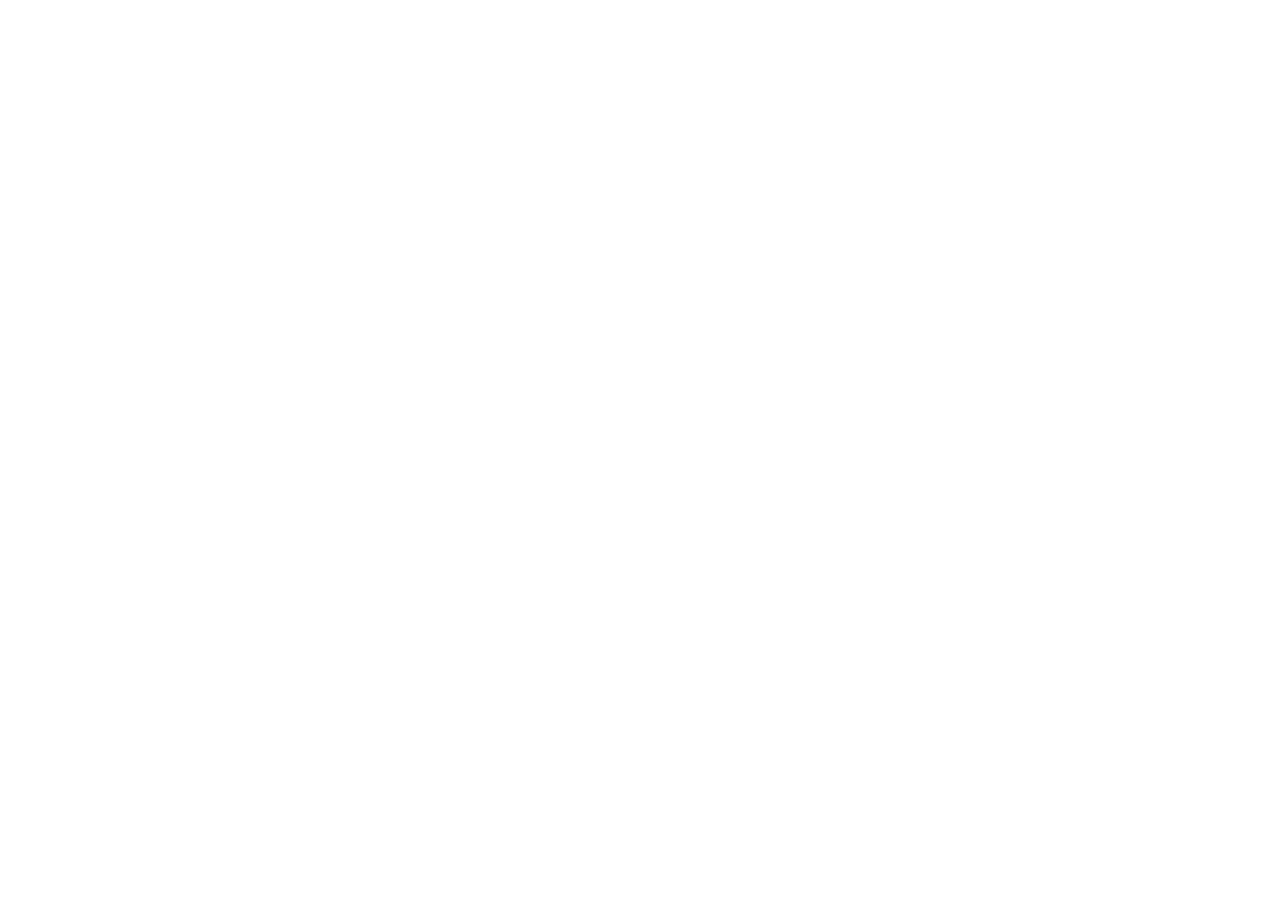
==== Game_shop/index.html @ 909a2538 "Commit" ====
<!DOCTYPE html>
<html lang="en">
  <head>
    <meta charset="UTF-8" />
    <meta http-equiv="X-UA-Compatible" content="IE=edge" />
    <meta name="viewport" content="width=device-width, initial-scale=1.0" />
    <title>Game-Shop</title>
    <link rel="stylesheet" href="./scss/style.css" />
  </head>
  <body>
    <section class="hero">
      <div class="container"></div>
    </section>
  </body>
</html>
---- Game_shop/scss/style.css ----
/*# sourceMappingURL=style.css.map */
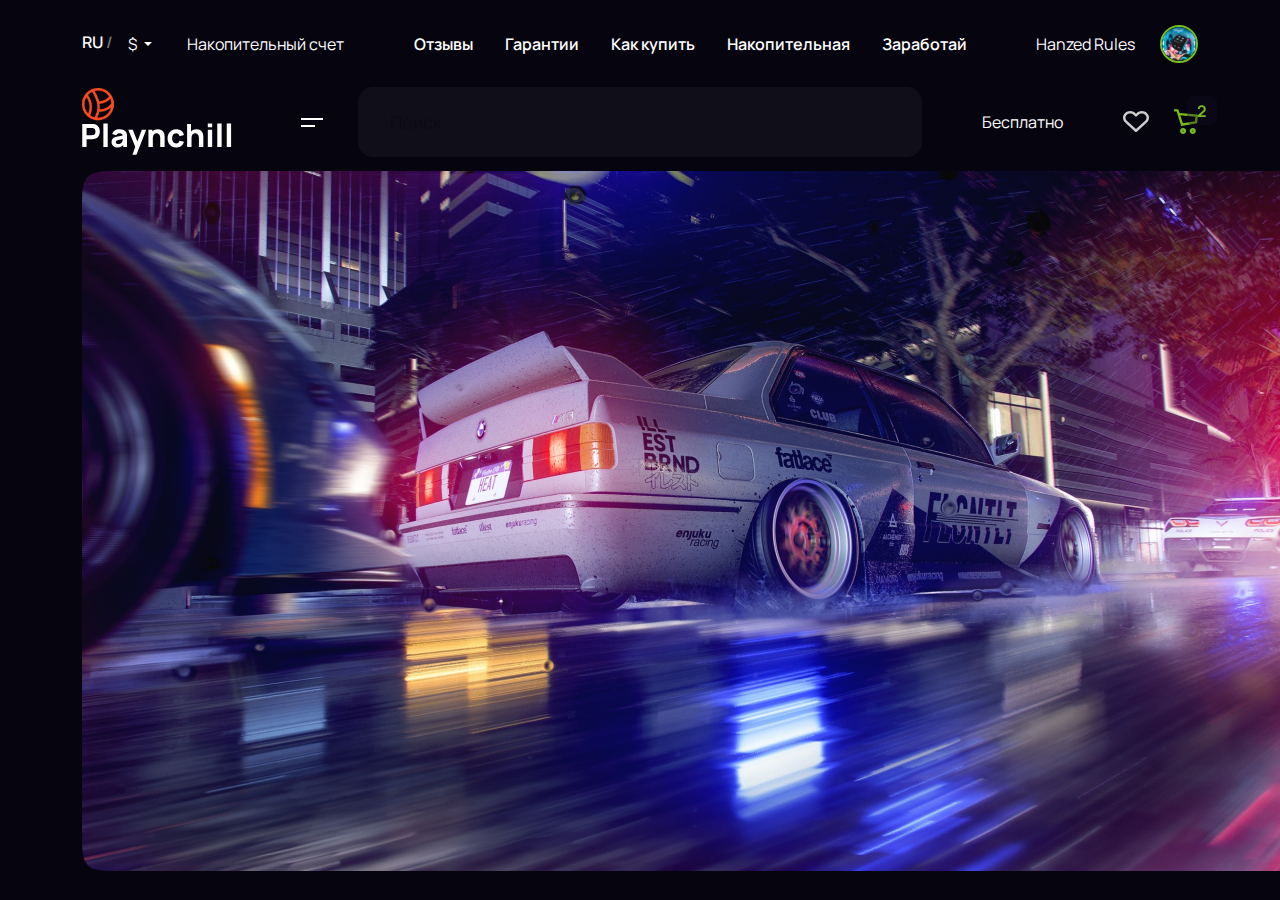
==== commit 4e62a48f: "second commit" ====
--- a/Game_shop/index.html
+++ b/Game_shop/index.html
@@ -5,11 +5,111 @@
     <meta http-equiv="X-UA-Compatible" content="IE=edge" />
     <meta name="viewport" content="width=device-width, initial-scale=1.0" />
     <title>Game-Shop</title>
+    <link rel="preconnect" href="https://fonts.googleapis.com" />
+    <link rel="preconnect" href="https://fonts.gstatic.com" crossorigin />
+    <link
+      href="https://fonts.googleapis.com/css2?family=Manrope:wght@200..800&family=Roboto&display=swap"
+      rel="stylesheet"
+    />
+    <link rel="stylesheet" href="	https://cdn.jsdelivr.net/npm/bootstrap@5.3.3/dist/css/bootstrap.min.css">
     <link rel="stylesheet" href="./scss/style.css" />
   </head>
   <body>
+    <header class="header">
+      <div class="container">
+        <div class="header__top">
+          <div class="header__scores">
+            <div class="header__lang-but">
+              <span class="header__leng">RU</span>
+              <span style="color:#747474;" class="header__leng">/</span>
+              
+              
+              <div class="btn-group">
+                <button type="button" class="btn btn-danger dropdown-toggle" data-bs-toggle="dropdown" aria-expanded="false">
+                  $
+                </button>
+                <ul class="dropdown-menu">
+                  <li><a class="dropdown-item" href="#">Русский (RU)</a></li>
+                  <li><a class="dropdown-item" href="#">English (EN)</a></li>
+                  
+                  <li><hr class="dropdown-divider"></li>
+                  <ul class="currency">
+                    <li class="currency__link">
+                      <a class="currency__li" href="#">$</a>
+                    </li>
+                    <li class="currency__link">
+                      <a class="currency__li" href="#">€</a>
+                    </li>
+                    <li class="currency__link">
+                      <a class="currency__li" href="#">₽</a>
+                    </li>
+                  </ul>
+                  
+                </ul>
+              </div>
+            </div>
+           
+            <span class="header__score-txt">Накопительный счет</span>
+          </div>
+          <nav class="header__nav nav">
+            <ul class="nav__list">
+              <li class="nav__item">
+                <a class="nav__link" href="#">Отзывы</a>
+              </li>
+              <li class="nav__item">
+                <a class="nav__link" href="#">Гарантии</a>
+              </li>
+              <li class="nav__item">
+                <a class="nav__link" href="#">Как купить</a>
+              </li>
+              <li class="nav__item">
+                <a class="nav__link" href="#">Накопительная</a>
+              </li>
+              <li class="nav__item">
+                <a class="nav__link" href="#">Заработай</a>
+              </li>
+            </ul>
+          </nav>
+          <div class="header__avatar">
+            <span class="header__name">Hanzed Rules</span>
+            <img  class="header__img" src="./img/ava.svg" alt="" />
+          </div>
+        </div>
+        <div class="header__bottom">
+          <div class="header__logo logo">
+            <a class="logo__link" href="./index.html">
+              <img
+                class="logo__image"
+                src="./img/icons/logo.svg"
+                alt="MovieDB"
+              />
+              <img class="logo__name" src="./img/icons/logo-name.svg" alt="" />
+            </a>
+          </div>
+          <img class="header__lines" src="./img/icons/lines.svg" alt="" />
+          <div class="header__searchbar searchbar">
+            <input class="searchbar__input" placeholder="Поиск" type="text" />
+            <img class="header__icon" src="./img/icons/search.svg" alt="">
+          </div>
+          <a class="header__free" href="#"><span >Бесплатно</span></a>
+          <a href="#"><img  class="header__heart" src="./img/icons/heart.svg" alt="" /></a>
+          
+          <div class="header__basket-2 basket-2">
+            <a href="#">
+              <img class="basket-2__basket" src="./img/icons/basket.svg" alt="">
+              <img class="basket-2__2-bg" src="./img/icons/2-bg.svg" alt="">
+            </a>
+          </div>
+        </div>
+      </div>
+    </header>
+
     <section class="hero">
-      <div class="container"></div>
+      <div class="container">
+        <img src="./img/car-bmw-m3.png" alt="" />
+      </div>
     </section>
+
+    <script src="https://cdn.jsdelivr.net/npm/bootstrap@5.0.2/dist/js/bootstrap.bundle.min.js" integrity="sha384-MrcW6ZMFYlzcLA8Nl+NtUVF0sA7MsXsP1UyJoMp4YLEuNSfAP+JcXn/tWtIaxVXM" crossorigin="anonymous"></script>
   </body>
 </html>
--- a/Game_shop/scss/style.css
+++ b/Game_shop/scss/style.css
@@ -1 +1,291 @@
-/*# sourceMappingURL=style.css.map */+/* http://meyerweb.com/eric/tools/css/reset/ 
+   v2.0 | 20110126
+   License: none (public domain)
+*/
+html,
+body,
+div,
+span,
+applet,
+object,
+iframe,
+h1,
+h2,
+h3,
+h4,
+h5,
+h6,
+p,
+blockquote,
+pre,
+a,
+abbr,
+acronym,
+address,
+big,
+cite,
+code,
+del,
+dfn,
+em,
+img,
+ins,
+kbd,
+q,
+s,
+samp,
+small,
+strike,
+strong,
+sub,
+sup,
+tt,
+var,
+b,
+u,
+i,
+center,
+dl,
+dt,
+dd,
+ol,
+ul,
+li,
+fieldset,
+form,
+label,
+legend,
+table,
+caption,
+tbody,
+tfoot,
+thead,
+tr,
+th,
+td,
+article,
+aside,
+canvas,
+details,
+embed,
+figure,
+figcaption,
+footer,
+header,
+hgroup,
+menu,
+nav,
+output,
+ruby,
+section,
+summary,
+time,
+mark,
+audio,
+video {
+  margin: 0;
+  padding: 0;
+  border: 0;
+  font-size: 100%;
+  font: inherit;
+  vertical-align: baseline;
+}
+
+/* HTML5 display-role reset for older browsers */
+article,
+aside,
+details,
+figcaption,
+figure,
+footer,
+header,
+hgroup,
+menu,
+nav,
+section {
+  display: block;
+}
+
+body {
+  line-height: 1;
+}
+
+ol,
+ul {
+  list-style: none;
+}
+
+blockquote,
+q {
+  quotes: none;
+}
+
+blockquote:before,
+blockquote:after,
+q:before,
+q:after {
+  content: "";
+  content: none;
+}
+
+table {
+  border-collapse: collapse;
+  border-spacing: 0;
+}
+
+.header {
+  padding-top: 25px;
+  display: flex;
+}
+.header__top {
+  display: flex;
+  align-items: center;
+  justify-content: space-between;
+}
+.header__bottom {
+  padding: 24px 0 14px;
+  display: flex;
+  align-items: center;
+}
+.header .btn {
+  background: none;
+  border: none;
+}
+.header .btn:hover {
+  background-color: #77be1d;
+  border-color: #77be1d;
+}
+.header .dropdown-menu.show {
+  display: block;
+  background-color: #100D18;
+}
+.header .dropdown-item {
+  color: #ffffff;
+  background-color: #171320;
+  border-radius: 5px;
+  padding: 10px 5px;
+}
+.header .dropdown-item:hover {
+  background-color: #77be1d;
+}
+.header .currency {
+  display: flex;
+  justify-content: space-around;
+  color: #ffffff;
+}
+.header .currency__link {
+  background: #171320;
+}
+.header .currency__li {
+  color: #ffffff;
+  text-decoration: none;
+  background-color: #171320;
+  padding: 4px 12px;
+  border-radius: 5px;
+}
+.header .currency__li:hover {
+  background-color: #77be1d;
+}
+.header__scores {
+  display: flex;
+  align-items: center;
+}
+.header__score-txt {
+  padding-left: 23px;
+}
+.header__lang-but, .header__score {
+  color: #ffffff;
+  font-size: 16px;
+  font-weight: 600;
+}
+.header .nav__list {
+  display: flex;
+}
+.header .nav__link {
+  color: #ffffff;
+  font-size: 16px;
+  font-weight: 600;
+  text-decoration: none;
+}
+.header .nav__item {
+  padding-right: 32px;
+}
+.header .nav__item:last-child {
+  padding-right: 0;
+}
+.header__img {
+  border: 2px solid #77be1d;
+  border-radius: 50px;
+}
+.header .searchbar {
+  display: flex;
+  align-items: center;
+  background-color: #c4c4c4;
+  padding: 22px 30px;
+  margin-right: 60px;
+  width: 648px;
+  border-radius: 15px;
+  opacity: 5%;
+}
+.header .searchbar__input {
+  font-size: 18px;
+  font-weight: 400;
+  background-color: inherit;
+  border: none;
+  outline: none;
+  color: #ffffff;
+  width: 100%;
+}
+.header .searchbar__icon {
+  margin-left: 30px;
+  cursor: pointer;
+  width: 30px;
+  height: 30px;
+  transition: 0.3s;
+}
+.header .searchbar__icon:hover {
+  transform: scale(1.2);
+}
+.header__logo {
+  padding-right: 60px;
+}
+.header__lines {
+  padding-right: 35px;
+}
+.header__free {
+  padding-right: 60px;
+  text-decoration: none;
+  color: #ffffff;
+}
+.header__heart {
+  padding-right: 25px;
+}
+.header .basket-2 {
+  position: relative;
+}
+.header .basket-2__2-bg {
+  position: absolute;
+  top: -13px;
+  left: 13px;
+}
+.header__scores {
+  color: #ffffff;
+}
+.header__avatar {
+  display: flex;
+  align-items: center;
+}
+.header__name {
+  padding-right: 25px;
+  color: #ffffff;
+}
+
+body {
+  background-color: #06040F;
+  font-family: "Manrope", sans-serif;
+}
+
+.container {
+  width: 1260px;
+  margin: 0 auto;
+}/*# sourceMappingURL=style.css.map */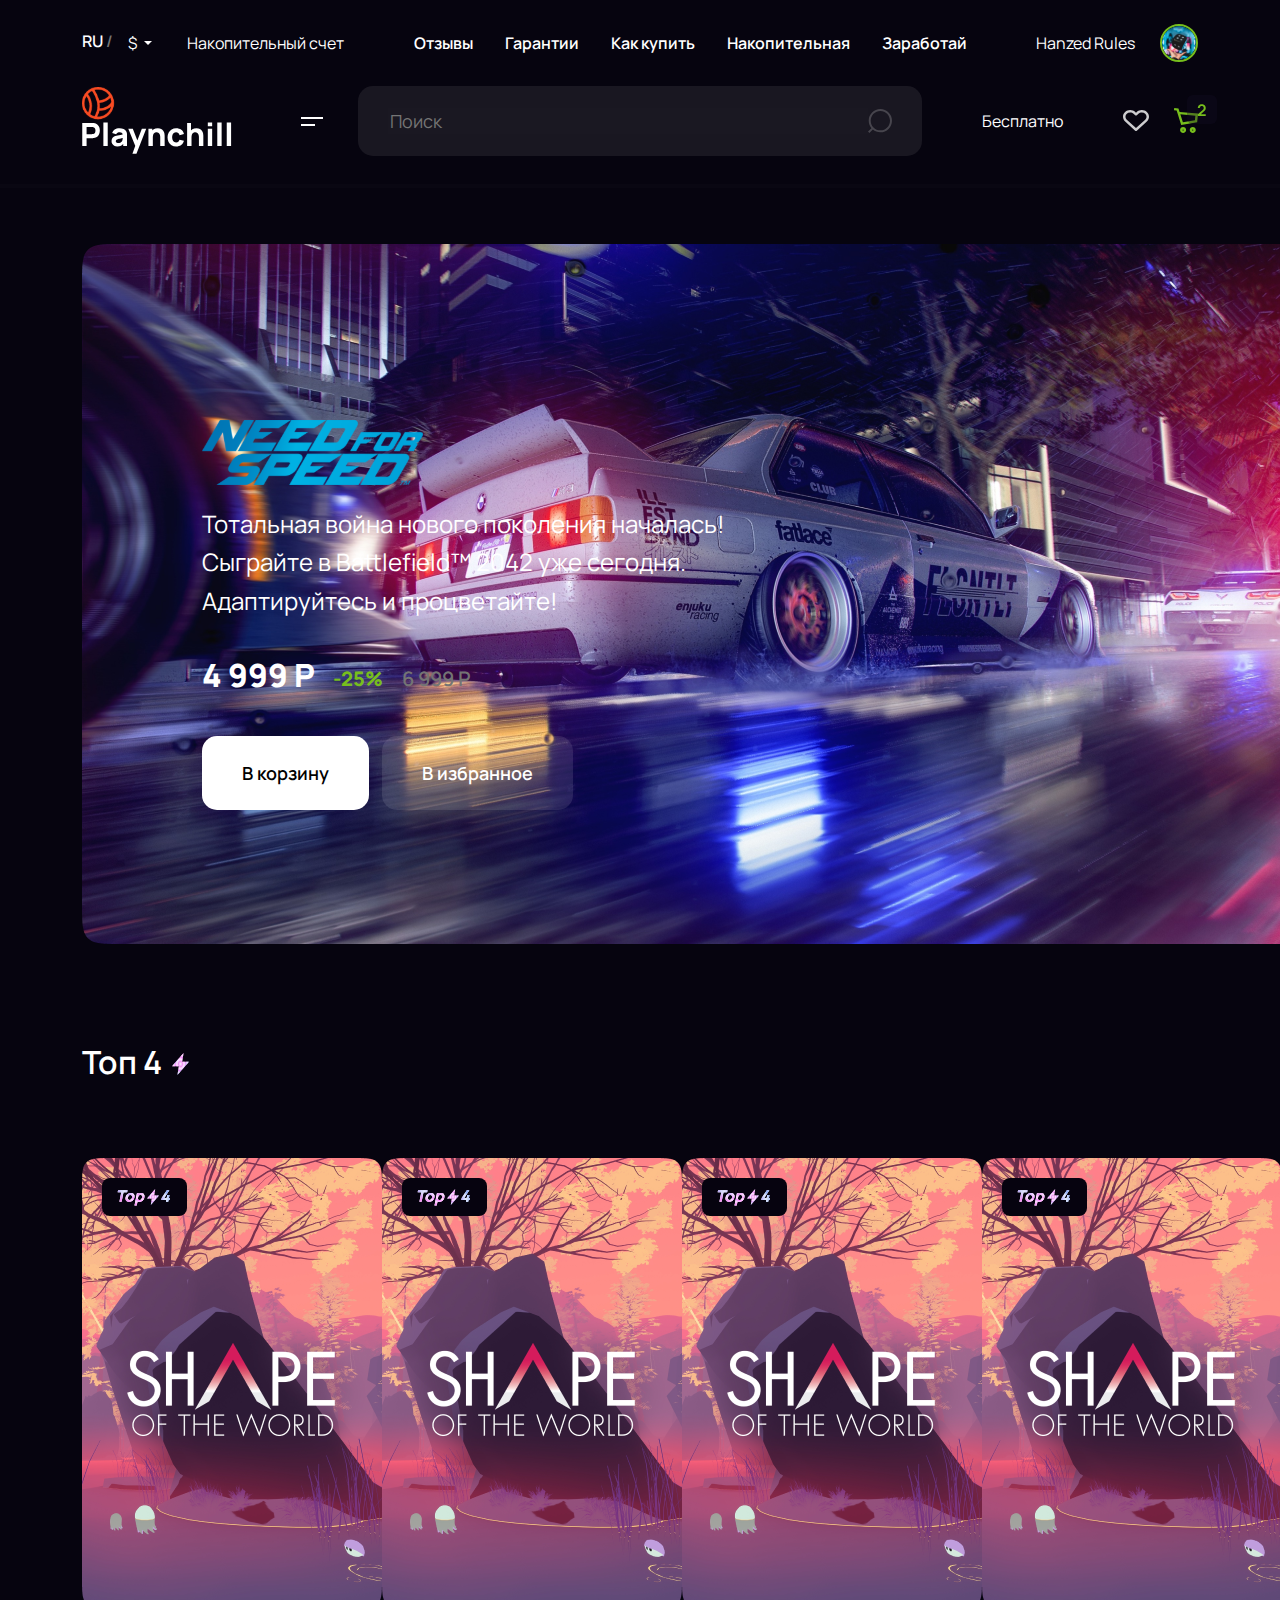
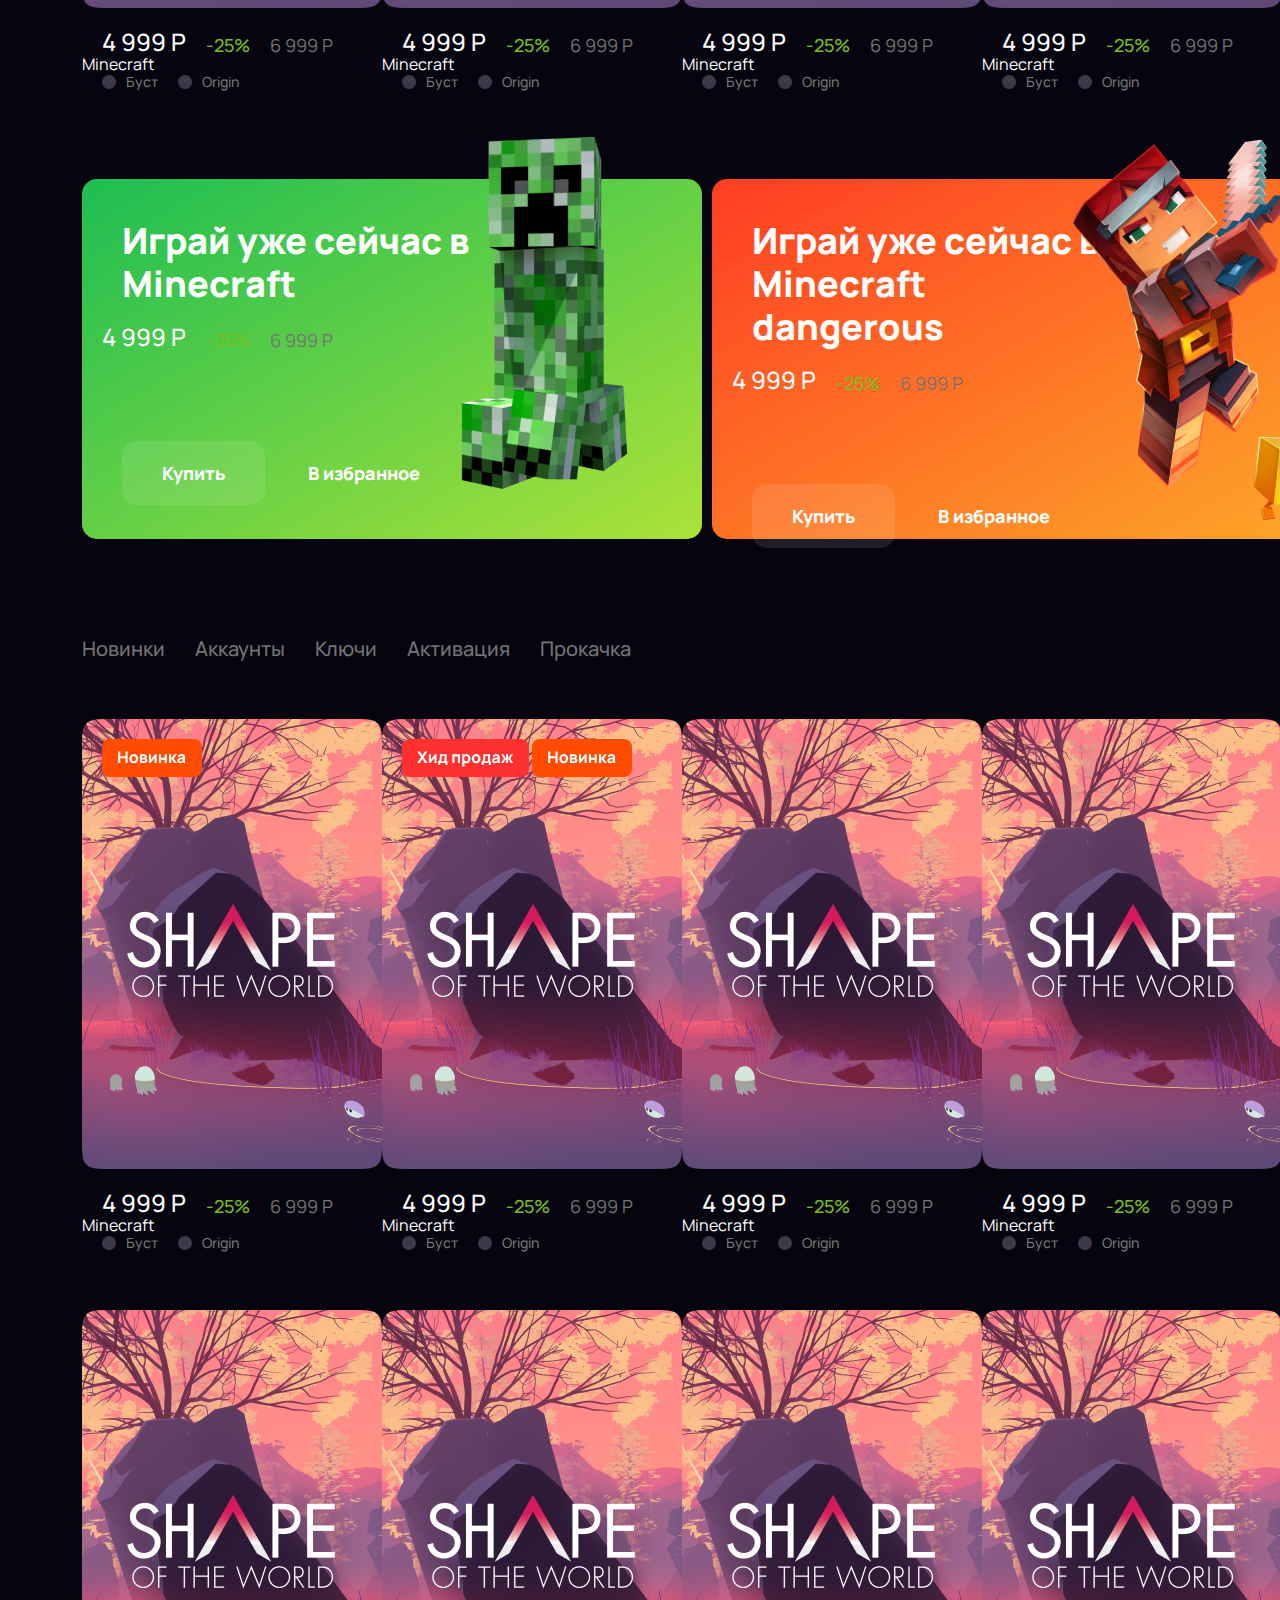
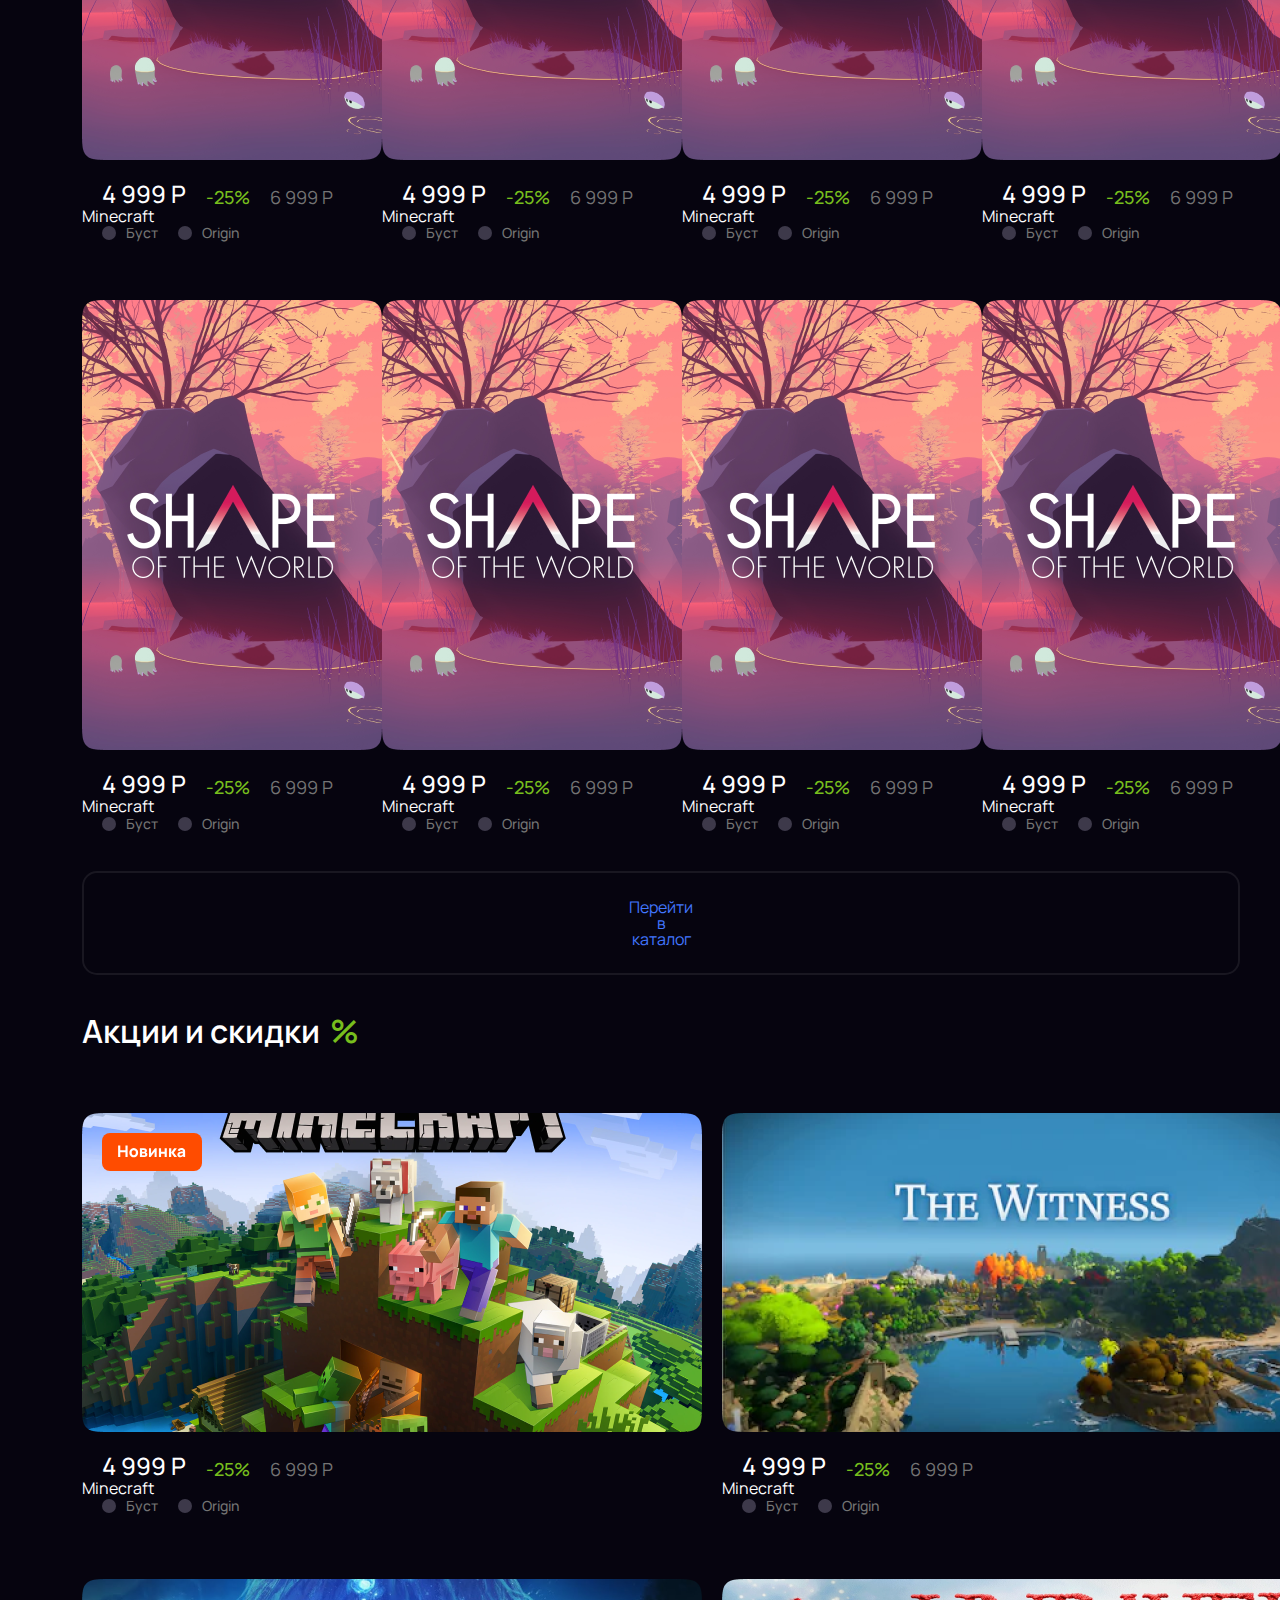
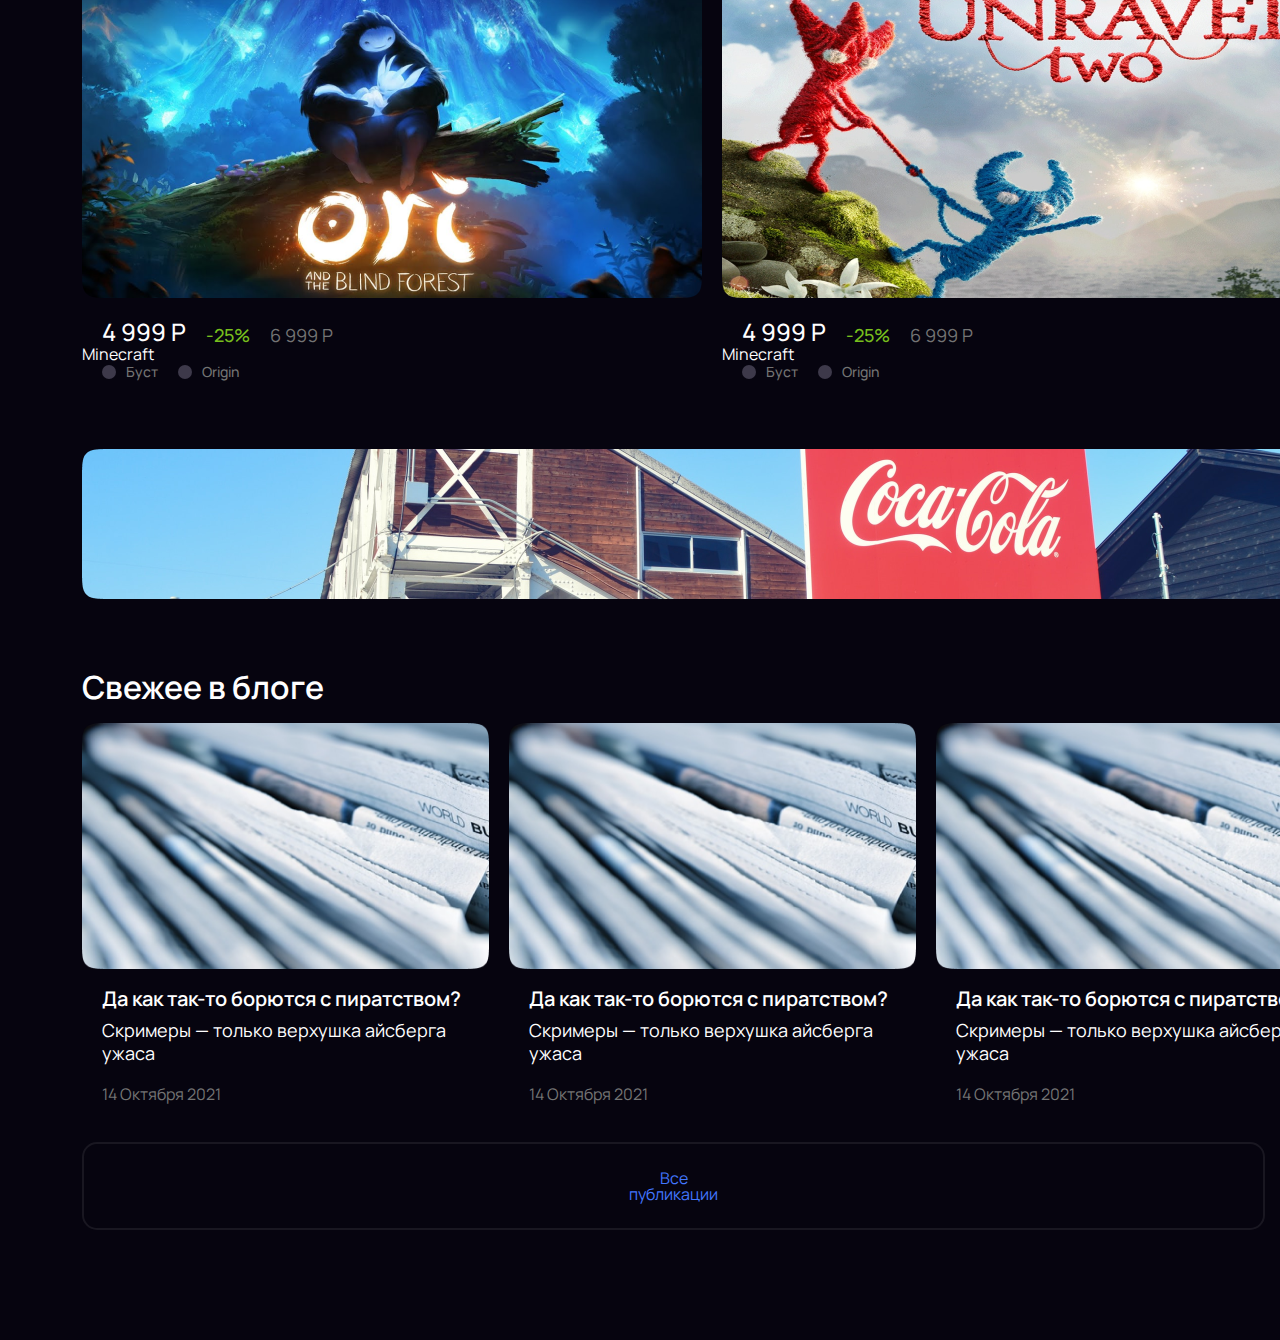
==== commit 13b3b611: "new" ====
--- a/Game_shop/index.html
+++ b/Game_shop/index.html
@@ -11,7 +11,10 @@
       href="https://fonts.googleapis.com/css2?family=Manrope:wght@200..800&family=Roboto&display=swap"
       rel="stylesheet"
     />
-    <link rel="stylesheet" href="	https://cdn.jsdelivr.net/npm/bootstrap@5.3.3/dist/css/bootstrap.min.css">
+    <link
+      rel="stylesheet"
+      href="	https://cdn.jsdelivr.net/npm/bootstrap@5.3.3/dist/css/bootstrap.min.css"
+    />
     <link rel="stylesheet" href="./scss/style.css" />
   </head>
   <body>
@@ -21,18 +24,22 @@
           <div class="header__scores">
             <div class="header__lang-but">
               <span class="header__leng">RU</span>
-              <span style="color:#747474;" class="header__leng">/</span>
-              
-              
+              <span style="color: #747474" class="header__leng">/</span>
+
               <div class="btn-group">
-                <button type="button" class="btn btn-danger dropdown-toggle" data-bs-toggle="dropdown" aria-expanded="false">
+                <button
+                  type="button"
+                  class="btn btn-danger dropdown-toggle"
+                  data-bs-toggle="dropdown"
+                  aria-expanded="false"
+                >
                   $
                 </button>
                 <ul class="dropdown-menu">
                   <li><a class="dropdown-item" href="#">Русский (RU)</a></li>
                   <li><a class="dropdown-item" href="#">English (EN)</a></li>
-                  
-                  <li><hr class="dropdown-divider"></li>
+
+                  <li><hr class="dropdown-divider" /></li>
                   <ul class="currency">
                     <li class="currency__link">
                       <a class="currency__li" href="#">$</a>
@@ -44,11 +51,10 @@
                       <a class="currency__li" href="#">₽</a>
                     </li>
                   </ul>
-                  
                 </ul>
               </div>
             </div>
-           
+
             <span class="header__score-txt">Накопительный счет</span>
           </div>
           <nav class="header__nav nav">
@@ -72,7 +78,7 @@
           </nav>
           <div class="header__avatar">
             <span class="header__name">Hanzed Rules</span>
-            <img  class="header__img" src="./img/ava.svg" alt="" />
+            <img class="header__img" src="./img/ava.svg" alt="" />
           </div>
         </div>
         <div class="header__bottom">
@@ -89,27 +95,649 @@
           <img class="header__lines" src="./img/icons/lines.svg" alt="" />
           <div class="header__searchbar searchbar">
             <input class="searchbar__input" placeholder="Поиск" type="text" />
-            <img class="header__icon" src="./img/icons/search.svg" alt="">
-          </div>
-          <a class="header__free" href="#"><span >Бесплатно</span></a>
-          <a href="#"><img  class="header__heart" src="./img/icons/heart.svg" alt="" /></a>
-          
+            <img class="header__icon" src="./img/icons/search.svg" alt="" />
+          </div>
+          <a class="header__free" href="#"><span>Бесплатно</span></a>
+          <a href="#"
+            ><img class="header__heart" src="./img/icons/heart.svg" alt=""
+          /></a>
+
           <div class="header__basket-2 basket-2">
             <a href="#">
-              <img class="basket-2__basket" src="./img/icons/basket.svg" alt="">
-              <img class="basket-2__2-bg" src="./img/icons/2-bg.svg" alt="">
+              <img
+                class="basket-2__basket"
+                src="./img/icons/basket.svg"
+                alt=""
+              />
+              <img class="basket-2__2-bg" src="./img/icons/2-bg.svg" alt="" />
             </a>
           </div>
         </div>
       </div>
     </header>
 
+    <hr class="header__under-line" />
+
     <section class="hero">
       <div class="container">
-        <img src="./img/car-bmw-m3.png" alt="" />
+        <div class="hero__content swiper">
+          <div class="hero__posters swiper-wrapper">
+            <div class="hero__poster swiper-slide">
+              <div class="hero__movie">
+                <img
+                  class="hero__image"
+                  src="./img/car-bmw-m3.png"
+                  alt="car-bmw-m3"
+                />
+
+                <img
+                  class="hero__nfs-logo"
+                  src="./img/icons/nfs-logo.svg"
+                  alt="need-for-speed"
+                />
+                <p class="hero__nfs-txt">
+                  Тотальная война нового поколения началась! Сыграйте в
+                  Battlefield™ 2042 уже сегодня. Адаптируйтесь и процветайте!
+                </p>
+                <div class="hero__prices">
+                  <h2 class="hero__price">4 999 Р</h2>
+                  <span class="hero__percent">-25%</span>
+                  <span class="hero__old-price">6 999 Р</span>
+                </div>
+
+                <div class="hero__buttons">
+                  <a class="hero__white-btn" href="#">В корзину</a>
+                  <a class="hero__grey-btn" href="#">В избранное</a>
+                </div>
+              </div>
+            </div>
+          </div>
+        </div>
       </div>
     </section>
 
-    <script src="https://cdn.jsdelivr.net/npm/bootstrap@5.0.2/dist/js/bootstrap.bundle.min.js" integrity="sha384-MrcW6ZMFYlzcLA8Nl+NtUVF0sA7MsXsP1UyJoMp4YLEuNSfAP+JcXn/tWtIaxVXM" crossorigin="anonymous"></script>
+    <section class="game">
+      <div class="container">
+        <div class="game__item">
+          <div class="game__top-4">
+            <h2 class="game__title">Топ 4</h2>
+            <img class="game__light-icon" src="./img/icons/light.svg" alt="" />
+          </div>
+          <div class="game__rows">
+            <div class="game__el">
+              <img class="game__image" src="./img/games/shape.png" alt="" />
+              <img class="game__light-4" src="./img/icons/light-4.svg" alt="" />
+              <a class="game__link-basket" href="#">В корзину</a>
+
+              <div class="prices">
+                <h2 class="price">4 999 Р</h2>
+                <span class="percent">-25%</span>
+                <span class="old-price">6 999 Р</span>
+              </div>
+
+              <span class="game__info"> Minecraft </span>
+              <div class="game__info-under">
+                <div class="game__circle"></div>
+                <span class="game__bust">Буст</span>
+                <div class="game__circle"></div>
+                <span class="game__origin">Origin</span>
+              </div>
+            </div>
+
+            <div class="game__el">
+              <img class="game__image" src="./img/games/shape.png" alt="" />
+              <img class="game__light-4" src="./img/icons/light-4.svg" alt="" />
+              <a class="game__link-basket" href="#">В корзину</a>
+
+              <div class="prices">
+                <h2 class="price">4 999 Р</h2>
+                <span class="percent">-25%</span>
+                <span class="old-price">6 999 Р</span>
+              </div>
+
+              <span class="game__info"> Minecraft </span>
+              <div class="game__info-under">
+                <div class="game__circle"></div>
+                <span class="game__bust">Буст</span>
+                <div class="game__circle"></div>
+                <span class="game__origin">Origin</span>
+              </div>
+            </div>
+
+            <div class="game__el">
+              <img class="game__image" src="./img/games/shape.png" alt="" />
+              <img class="game__light-4" src="./img/icons/light-4.svg" alt="" />
+              <a class="game__link-basket" href="#">В корзину</a>
+
+              <div class="prices">
+                <h2 class="price">4 999 Р</h2>
+                <span class="percent">-25%</span>
+                <span class="old-price">6 999 Р</span>
+              </div>
+
+              <span class="game__info"> Minecraft </span>
+              <div class="game__info-under">
+                <div class="game__circle"></div>
+                <span class="game__bust">Буст</span>
+                <div class="game__circle"></div>
+                <span class="game__origin">Origin</span>
+              </div>
+            </div>
+
+            <div class="game__el">
+              <img class="game__image" src="./img/games/shape.png" alt="" />
+              <img class="game__light-4" src="./img/icons/light-4.svg" alt="" />
+              <a class="game__link-basket" href="#">В корзину</a>
+
+              <div class="prices">
+                <h2 class="price">4 999 Р</h2>
+                <span class="percent">-25%</span>
+                <span class="old-price">6 999 Р</span>
+              </div>
+
+              <span class="game__info"> Minecraft </span>
+              <div class="game__info-under">
+                <div class="game__circle"></div>
+                <span class="game__bust">Буст</span>
+                <div class="game__circle"></div>
+                <span class="game__origin">Origin</span>
+              </div>
+            </div>
+          </div>
+        </div>
+      </div>
+    </section>
+
+    <section class="minecraft">
+      <div class="container">
+        <div class="minecraft__row">
+          <div class="minecraft__bg">
+            <img class="minecraft__creeper" src="./img/creeper.png" alt="" />
+            <h2 class="minecraft__title">Играй уже сейчас в Minecraft</h2>
+            <div class="prices">
+              <h2 class="price">4 999 Р</h2>
+              <span class="percent">-25%</span>
+              <span class="old-price">6 999 Р</span>
+            </div>
+            <div class="minecraft__buttons">
+              <a class="minecraft__white-btn" href="#">Купить</a>
+              <a class="minecraft__grey-btn" href="#">В избранное</a>
+            </div>
+          </div>
+        </div>
+
+        <div class="minecraft__row">
+          <div class="minecraft__bg2">
+            <h2 class="minecraft__title">
+              Играй уже сейчас в Minecraft dangerous
+            </h2>
+            <img class="minecraft__warriars" src="./img/warriars.png" alt="" />
+
+            <div class="prices">
+              <h2 class="price">4 999 Р</h2>
+              <span class="percent">-25%</span>
+              <span class="old-price">6 999 Р</span>
+            </div>
+            <div class="minecraft__buttons">
+              <a class="minecraft__white-btn" href="#">Купить</a>
+              <a class="minecraft__grey-btn" href="#">В избранное</a>
+            </div>
+          </div>
+        </div>
+      </div>
+    </section>
+
+    <section class="game">
+      <div class="container">
+        <div class="game__item">
+          <div class="game__top-4">
+            <div class="game__nav">
+              <ul class="game__nav-ul">
+                <li class="game__nav-li">
+                  <a class="game__nav-link" href="#">Новинки</a>
+                </li>
+                <li class="game__nav-li">
+                  <a class="game__nav-link" href="#">Аккаунты</a>
+                </li>
+                <li class="game__nav-li">
+                  <a class="game__nav-link" href="#">Ключи</a>
+                </li>
+                <li class="game__nav-li">
+                  <a class="game__nav-link" href="#">Активация</a>
+                </li>
+                <li class="game__nav-li">
+                  <a class="game__nav-link" href="#">Прокачка</a>
+                </li>
+              </ul>
+            </div>
+          </div>
+          <div class="game__rows">
+            <div class="game__el">
+              <img class="game__image" src="./img/games/shape.png" alt="" />
+              <img
+                class="game__light-4"
+                src="./img/icons/new-icon.svg"
+                alt=""
+              />
+              <a class="game__link-basket" href="#">В корзину</a>
+
+              <div class="prices">
+                <h2 class="price">4 999 Р</h2>
+                <span class="percent">-25%</span>
+                <span class="old-price">6 999 Р</span>
+              </div>
+
+              <span class="game__info"> Minecraft </span>
+              <div class="game__info-under">
+                <div class="game__circle"></div>
+                <span class="game__bust">Буст</span>
+                <div class="game__circle"></div>
+                <span class="game__origin">Origin</span>
+              </div>
+            </div>
+
+            <div class="game__el">
+              <img class="game__image" src="./img/games/shape.png" alt="" />
+              <img
+                class="game__light-4"
+                src="./img/icons/bestseller.svg"
+                alt=""
+              />
+              <img
+                class="game__bestselle"
+                src="./img/icons/new-icon.svg"
+                alt=""
+              />
+              <a class="game__link-basket" href="#">В корзину</a>
+
+              <div class="prices">
+                <h2 class="price">4 999 Р</h2>
+                <span class="percent">-25%</span>
+                <span class="old-price">6 999 Р</span>
+              </div>
+
+              <span class="game__info"> Minecraft </span>
+              <div class="game__info-under">
+                <div class="game__circle"></div>
+                <span class="game__bust">Буст</span>
+                <div class="game__circle"></div>
+                <span class="game__origin">Origin</span>
+              </div>
+            </div>
+
+            <div class="game__el">
+              <img class="game__image" src="./img/games/shape.png" alt="" />
+
+              <a class="game__link-basket" href="#">В корзину</a>
+
+              <div class="prices">
+                <h2 class="price">4 999 Р</h2>
+                <span class="percent">-25%</span>
+                <span class="old-price">6 999 Р</span>
+              </div>
+
+              <span class="game__info"> Minecraft </span>
+              <div class="game__info-under">
+                <div class="game__circle"></div>
+                <span class="game__bust">Буст</span>
+                <div class="game__circle"></div>
+                <span class="game__origin">Origin</span>
+              </div>
+            </div>
+
+            <div class="game__el">
+              <img class="game__image" src="./img/games/shape.png" alt="" />
+
+              <a class="game__link-basket" href="#">В корзину</a>
+
+              <div class="prices">
+                <h2 class="price">4 999 Р</h2>
+                <span class="percent">-25%</span>
+                <span class="old-price">6 999 Р</span>
+              </div>
+
+              <span class="game__info"> Minecraft </span>
+              <div class="game__info-under">
+                <div class="game__circle"></div>
+                <span class="game__bust">Буст</span>
+                <div class="game__circle"></div>
+                <span class="game__origin">Origin</span>
+              </div>
+            </div>
+          </div>
+
+          <div class="game__rows">
+            <div class="game__el">
+              <img class="game__image" src="./img/games/shape.png" alt="" />
+
+              <a class="game__link-basket" href="#">В корзину</a>
+
+              <div class="prices">
+                <h2 class="price">4 999 Р</h2>
+                <span class="percent">-25%</span>
+                <span class="old-price">6 999 Р</span>
+              </div>
+
+              <span class="game__info"> Minecraft </span>
+              <div class="game__info-under">
+                <div class="game__circle"></div>
+                <span class="game__bust">Буст</span>
+                <div class="game__circle"></div>
+                <span class="game__origin">Origin</span>
+              </div>
+            </div>
+
+            <div class="game__el">
+              <img class="game__image" src="./img/games/shape.png" alt="" />
+              <a class="game__link-basket" href="#">В корзину</a>
+
+              <div class="prices">
+                <h2 class="price">4 999 Р</h2>
+                <span class="percent">-25%</span>
+                <span class="old-price">6 999 Р</span>
+              </div>
+
+              <span class="game__info"> Minecraft </span>
+              <div class="game__info-under">
+                <div class="game__circle"></div>
+                <span class="game__bust">Буст</span>
+                <div class="game__circle"></div>
+                <span class="game__origin">Origin</span>
+              </div>
+            </div>
+
+            <div class="game__el">
+              <img class="game__image" src="./img/games/shape.png" alt="" />
+              <a class="game__link-basket" href="#">В корзину</a>
+
+              <div class="prices">
+                <h2 class="price">4 999 Р</h2>
+                <span class="percent">-25%</span>
+                <span class="old-price">6 999 Р</span>
+              </div>
+
+              <span class="game__info"> Minecraft </span>
+              <div class="game__info-under">
+                <div class="game__circle"></div>
+                <span class="game__bust">Буст</span>
+                <div class="game__circle"></div>
+                <span class="game__origin">Origin</span>
+              </div>
+            </div>
+
+            <div class="game__el">
+              <img class="game__image" src="./img/games/shape.png" alt="" />
+              <a class="game__link-basket" href="#">В корзину</a>
+
+              <div class="prices">
+                <h2 class="price">4 999 Р</h2>
+                <span class="percent">-25%</span>
+                <span class="old-price">6 999 Р</span>
+              </div>
+
+              <span class="game__info"> Minecraft </span>
+              <div class="game__info-under">
+                <div class="game__circle"></div>
+                <span class="game__bust">Буст</span>
+                <div class="game__circle"></div>
+                <span class="game__origin">Origin</span>
+              </div>
+            </div>
+          </div>
+
+          <div class="game__rows">
+            <div class="game__el">
+              <img class="game__image" src="./img/games/shape.png" alt="" />
+
+              <a class="game__link-basket" href="#">В корзину</a>
+
+              <div class="prices">
+                <h2 class="price">4 999 Р</h2>
+                <span class="percent">-25%</span>
+                <span class="old-price">6 999 Р</span>
+              </div>
+
+              <span class="game__info"> Minecraft </span>
+              <div class="game__info-under">
+                <div class="game__circle"></div>
+                <span class="game__bust">Буст</span>
+                <div class="game__circle"></div>
+                <span class="game__origin">Origin</span>
+              </div>
+            </div>
+
+            <div class="game__el">
+              <img class="game__image" src="./img/games/shape.png" alt="" />
+              <a class="game__link-basket" href="#">В корзину</a>
+
+              <div class="prices">
+                <h2 class="price">4 999 Р</h2>
+                <span class="percent">-25%</span>
+                <span class="old-price">6 999 Р</span>
+              </div>
+
+              <span class="game__info"> Minecraft </span>
+              <div class="game__info-under">
+                <div class="game__circle"></div>
+                <span class="game__bust">Буст</span>
+                <div class="game__circle"></div>
+                <span class="game__origin">Origin</span>
+              </div>
+            </div>
+
+            <div class="game__el">
+              <img class="game__image" src="./img/games/shape.png" alt="" />
+              <a class="game__link-basket" href="#">В корзину</a>
+
+              <div class="prices">
+                <h2 class="price">4 999 Р</h2>
+                <span class="percent">-25%</span>
+                <span class="old-price">6 999 Р</span>
+              </div>
+
+              <span class="game__info"> Minecraft </span>
+              <div class="game__info-under">
+                <div class="game__circle"></div>
+                <span class="game__bust">Буст</span>
+                <div class="game__circle"></div>
+                <span class="game__origin">Origin</span>
+              </div>
+            </div>
+
+            <div class="game__el">
+              <img class="game__image" src="./img/games/shape.png" alt="" />
+              <a class="game__link-basket" href="#">В корзину</a>
+
+              <div class="prices">
+                <h2 class="price">4 999 Р</h2>
+                <span class="percent">-25%</span>
+                <span class="old-price">6 999 Р</span>
+              </div>
+
+              <span class="game__info"> Minecraft </span>
+              <div class="game__info-under">
+                <div class="game__circle"></div>
+                <span class="game__bust">Буст</span>
+                <div class="game__circle"></div>
+                <span class="game__origin">Origin</span>
+              </div>
+            </div>
+          </div>
+
+          <div class="game__catalog-but">
+            <button class="game__but">Перейти в каталог</button>
+          </div>
+        </div>
+      </div>
+    </section>
+
+    <section class="stock">
+      <div class="container">
+        <div class="stock__top">
+          <h2 class="stock__title">Акции и скидки</h2>
+          <span class="stock__pr">%</span>
+        </div>
+        <div class="stock__rows">
+          
+          <div class="stock__row">
+            
+            <div class="game__el">
+              <img
+                class="game__image"
+                src="./img/minecraft-poster.png"
+                alt=""
+              />
+              <img
+                class="game__light-4"
+                src="./img/icons/new-icon.svg"
+                alt=""
+              />
+
+
+              <div class="prices">
+                <h2 class="price">4 999 Р</h2>
+                <span class="percent">-25%</span>
+                <span class="old-price">6 999 Р</span>
+              </div>
+
+              <span class="game__info"> Minecraft </span>
+
+              <div class="game__info-under">
+                <div class="game__circle"></div>
+                <span class="game__bust">Буст</span>
+                <div class="game__circle"></div>
+                <span class="game__origin">Origin</span>
+              </div>
+            </div>
+          </div>
+
+          <div class="stock__row">
+            
+            <div class="game__el">
+              <img
+                class="game__image"
+                src="./img/the-witmess-poster.png"
+                alt=""
+              />
+            
+           
+
+              <div class="prices">
+                <h2 class="price">4 999 Р</h2>
+                <span class="percent">-25%</span>
+                <span class="old-price">6 999 Р</span>
+              </div>
+
+              <span class="game__info"> Minecraft </span>
+
+              <div class="game__info-under">
+                <div class="game__circle"></div>
+                <span class="game__bust">Буст</span>
+                <div class="game__circle"></div>
+                <span class="game__origin">Origin</span>
+              </div>
+            </div>
+          </div>
+        </div>
+
+        <div class="stock__rows">
+          <div class="stock__row">
+            
+            <div class="game__el">
+              <img
+                class="game__image"
+                src="./img/ori-poster.png"
+                alt=""
+              />
+             
+             
+
+              <div class="prices">
+                <h2 class="price">4 999 Р</h2>
+                <span class="percent">-25%</span>
+                <span class="old-price">6 999 Р</span>
+              </div>
+
+              <span class="game__info"> Minecraft </span>
+
+              <div class="game__info-under">
+                <div class="game__circle"></div>
+                <span class="game__bust">Буст</span>
+                <div class="game__circle"></div>
+                <span class="game__origin">Origin</span>
+              </div>
+            </div>
+          </div>
+
+          <div class="stock__row">
+            
+            <div class="game__el">
+              <img
+                class="game__image"
+                src="./img/unravel-two-poster.png"
+                alt=""
+              />
+              
+              
+
+              <div class="prices">
+                <h2 class="price">4 999 Р</h2>
+                <span class="percent">-25%</span>
+                <span class="old-price">6 999 Р</span>
+              </div>
+
+              <span class="game__info"> Minecraft </span>
+
+              <div class="game__info-under">
+                <div class="game__circle"></div>
+                <span class="game__bust">Буст</span>
+                <div class="game__circle"></div>
+                <span class="game__origin">Origin</span>
+              </div>
+            </div>
+          </div>
+        </div>
+
+        <img class="stock__cola" src="./img/cola.png" alt="">
+      </div>
+    </section>
+
+    <section class="blog"> 
+      <div class="container">
+        <h2 class="blog__title">Свежее в блоге</h2>
+        <div class="blog__rows">
+          <div class="blog__row"> 
+            <img class="blog__image" src="./img/comments.png" alt="">
+            <span class="blog__question">Да как так-то борются с пиратством?</span>
+            <span class="blog__answer">Скримеры — только верхушка айсберга ужаса</span>
+            <span class="blog__time">14 Октября 2021</span>
+          </div>
+
+          <div class="blog__row"> 
+            <img class="blog__image" src="./img/comments.png" alt="">
+            <span class="blog__question">Да как так-то борются с пиратством?</span>
+            <span class="blog__answer">Скримеры — только верхушка айсберга ужаса</span>
+            <span class="blog__time">14 Октября 2021</span>
+          </div>
+
+          <div class="blog__row"> 
+            <img class="blog__image" src="./img/comments.png" alt="">
+            <span class="blog__question">Да как так-то борются с пиратством?</span>
+            <span class="blog__answer">Скримеры — только верхушка айсберга ужаса</span>
+            <span class="blog__time">14 Октября 2021</span>
+          </div>
+
+        </div>
+        <div class="game__catalog-but">
+          <button class="game__but">Все публикации</button>
+        </div>
+      </div>
+    </section>
+
+    <script
+      src="https://cdn.jsdelivr.net/npm/bootstrap@5.0.2/dist/js/bootstrap.bundle.min.js"
+      integrity="sha384-MrcW6ZMFYlzcLA8Nl+NtUVF0sA7MsXsP1UyJoMp4YLEuNSfAP+JcXn/tWtIaxVXM"
+      crossorigin="anonymous"
+    ></script>
   </body>
 </html>
--- a/Game_shop/scss/style.css
+++ b/Game_shop/scss/style.css
@@ -134,7 +134,7 @@
 }
 
 .header {
-  padding-top: 25px;
+  padding: 24px 0 12px;
   display: flex;
 }
 .header__top {
@@ -143,7 +143,7 @@
   justify-content: space-between;
 }
 .header__bottom {
-  padding: 24px 0 14px;
+  padding-top: 24px;
   display: flex;
   align-items: center;
 }
@@ -157,7 +157,7 @@
 }
 .header .dropdown-menu.show {
   display: block;
-  background-color: #100D18;
+  background-color: #100d18;
 }
 .header .dropdown-item {
   color: #ffffff;
@@ -220,12 +220,11 @@
 .header .searchbar {
   display: flex;
   align-items: center;
-  background-color: #c4c4c4;
+  background-color: rgba(196, 196, 196, 0.1);
   padding: 22px 30px;
   margin-right: 60px;
   width: 648px;
   border-radius: 15px;
-  opacity: 5%;
 }
 .header .searchbar__input {
   font-size: 18px;
@@ -235,6 +234,7 @@
   outline: none;
   color: #ffffff;
   width: 100%;
+  background-color: rgba(196, 196, 196, 0.01);
 }
 .header .searchbar__icon {
   margin-left: 30px;
@@ -280,12 +280,398 @@
   color: #ffffff;
 }
 
+.hero {
+  padding-top: 40px;
+}
+.hero__poster {
+  position: relative;
+}
+.hero__nfs-logo {
+  position: absolute;
+  left: 120px;
+  top: 176px;
+  width: 221px;
+  height: 65px;
+}
+.hero__nfs-txt {
+  position: absolute;
+  left: 120px;
+  top: 261px;
+  color: #ffffff;
+  font-size: 24px;
+  font-weight: 400;
+  max-width: 592px;
+  line-height: 38.4px;
+}
+.hero__prices {
+  display: flex;
+  position: absolute;
+  top: 415px;
+  left: 120px;
+}
+.hero__price {
+  font-size: 32px;
+  font-weight: 800;
+  color: #ffffff;
+}
+.hero__percent {
+  padding-top: 10px;
+  padding-left: 18px;
+  font-size: 20px;
+  font-weight: 800;
+  color: #77be1d;
+}
+.hero__old-price {
+  padding-top: 10px;
+  padding-left: 19px;
+  font-size: 20px;
+  font-weight: 600;
+  color: #747474;
+}
+.hero__buttons {
+  position: absolute;
+  left: 120px;
+  top: 520px;
+}
+.hero__white-btn {
+  color: #000;
+  background-color: #ffffff;
+  border-radius: 15px;
+  padding: 25px 40px;
+  text-decoration: none;
+  font-size: 18px;
+  font-weight: 600;
+  margin-right: 10px;
+}
+.hero__grey-btn {
+  color: #ffffff;
+  background-color: rgba(255, 255, 255, 0.1);
+  border-radius: 15px;
+  padding: 25px 40px;
+  text-decoration: none;
+  font-size: 18px;
+  font-weight: 600;
+}
+
+.game {
+  padding-top: 100px;
+}
+.game__top-4 {
+  display: flex;
+}
+.game__rows {
+  padding-top: 60px;
+}
+.game__nav-ul {
+  display: flex;
+  padding-right: 30px;
+}
+.game__nav-ul:last-child {
+  padding-right: 0;
+}
+.game__nav-li {
+  padding-right: 30px;
+}
+.game__nav-li:hover {
+  cursor: pointer;
+}
+.game__nav-li:hover .game__nav-link {
+  color: #ffffff;
+  text-decoration: underline;
+}
+.game__nav-link {
+  color: #747474;
+  text-decoration: none;
+  font-size: 20px;
+  font-weight: 500;
+}
+.game__title {
+  font-size: 32px;
+  font-weight: 600;
+  color: #ffffff;
+  padding-bottom: 20px;
+}
+.game__light-icon {
+  margin: 7px 10px;
+  width: 17px;
+  height: 22px;
+}
+.game__rows {
+  display: flex;
+  justify-content: space-between;
+}
+.game__light-4 {
+  position: absolute;
+  top: 20px;
+  left: 20px;
+}
+.game__bestselle {
+  position: absolute;
+  top: 20px;
+  left: 150px;
+}
+.game__link-basket {
+  position: absolute;
+  top: 370px;
+  left: 20px;
+  background-color: #77be1d;
+  padding: 17px 85px 23px;
+  border-radius: 12px;
+  color: #ffffff;
+  font-size: 18px;
+  font-weight: 700;
+  text-decoration: none;
+  transform: translate(0%, -50%) scale(0);
+  transition: 0.3s;
+}
+.game__el {
+  position: relative;
+}
+.game__el:hover {
+  cursor: pointer;
+}
+.game__el:hover .game__link-basket {
+  transform: translate(0%, 0%) scale(1);
+}
+.game__prices {
+  margin-top: 20px;
+  display: flex;
+  margin-left: 20px;
+  gap: 20px;
+}
+.game__price {
+  font-size: 24px;
+  font-weight: 500;
+  color: #ffffff;
+}
+.game__percent {
+  padding-top: 6px;
+  font-size: 18px;
+  font-weight: 500;
+  color: #77be1d;
+}
+.game__old-price {
+  padding-top: 6px;
+  font-size: 18px;
+  font-weight: 400;
+  color: #747474;
+}
+.game__info {
+  top: 10px;
+  color: #ffffff;
+  font-size: 16px;
+  font-weight: 400;
+  line-height: 20.8px;
+}
+.game__circle {
+  border-radius: 50%;
+  width: 14px;
+  height: 14px;
+  background-color: #3d394a;
+  margin-left: 20px;
+}
+.game__bust {
+  color: #747474;
+  font-size: 14px;
+  font-weight: 500;
+  padding-left: 10px;
+}
+.game__origin {
+  color: #747474;
+  font-size: 14px;
+  font-weight: 500;
+  padding-left: 10px;
+}
+.game__info-under {
+  display: flex;
+  align-items: center;
+}
+.game__but {
+  margin: 40px auto;
+  padding: 26px 545px;
+  border: 2px solid rgba(196, 196, 196, 0.1);
+  background: none;
+  border-radius: 15px;
+  color: #4277ff;
+}
+
+.minecraft {
+  padding-top: 90px;
+}
+.minecraft .container {
+  display: flex;
+  gap: 10px;
+}
+.minecraft__bg {
+  position: relative;
+  background: linear-gradient(to bottom right, #1dbe53, #ace238);
+  width: 620px;
+  height: 360px;
+  border-radius: 15px;
+}
+.minecraft__creeper {
+  position: absolute;
+  top: -55px;
+  right: 30px;
+}
+.minecraft__title {
+  font-size: 36px;
+  font-weight: 800;
+  color: #ffffff;
+  padding: 40px 0 0 40px;
+  width: 410px;
+  line-height: 43.2px;
+  z-index: 2;
+}
+.minecraft__buttons {
+  margin-top: 115px;
+  margin-left: 40px;
+}
+.minecraft__buttons:hover {
+  cursor: pointer;
+}
+.minecraft__buttons:hover .minecraft__grey-btn {
+  background-color: rgba(255, 255, 255, 0.1);
+}
+.minecraft__white-btn {
+  color: #ffffff;
+  background-color: rgba(255, 255, 255, 0.1);
+  border-radius: 15px;
+  padding: 20px 40px;
+  text-decoration: none;
+  font-size: 18px;
+  font-weight: 800;
+}
+.minecraft__grey-btn {
+  color: #ffffff;
+  background-color: rgba(255, 255, 255, 0);
+  border-radius: 15px;
+  padding: 20px 40px;
+  text-decoration: none;
+  font-size: 18px;
+  font-weight: 800;
+}
+.minecraft__warriars {
+  position: absolute;
+  top: -110px;
+  right: -160px;
+  z-index: 0;
+}
+.minecraft__bg2 {
+  position: relative;
+  background: linear-gradient(to bottom right, #FF3D23, #FDA828);
+  width: 620px;
+  height: 360px;
+  border-radius: 15px;
+}
+
+.stock__rows {
+  display: flex;
+  gap: 20px;
+  padding-top: 66px;
+}
+.stock__top {
+  display: flex;
+  align-items: center;
+}
+.stock__title {
+  color: #ffffff;
+  font-size: 32px;
+  font-weight: 600;
+  padding-right: 10px;
+}
+.stock__pr {
+  color: #77be1d;
+  font-size: 32px;
+  font-weight: 600;
+}
+.stock__cola {
+  padding-top: 70px;
+}
+
+.blog {
+  padding: 70px 0 70px;
+}
+.blog__title {
+  color: #ffffff;
+  font-size: 32px;
+  font-weight: 600;
+  padding-bottom: 20px;
+}
+.blog__row {
+  display: flex;
+  flex-direction: column;
+}
+.blog__rows {
+  display: flex;
+  gap: 20px;
+}
+.blog__image {
+  width: 407px;
+  height: 266px;
+  padding-bottom: 20px;
+}
+.blog__question {
+  color: #ffffff;
+  font-size: 20px;
+  font-weight: 600;
+  padding-bottom: 10px;
+  margin-left: 20px;
+}
+.blog__answer {
+  color: #ffffff;
+  font-size: 18px;
+  font-weight: 400;
+  margin-left: 20px;
+  max-width: 366px;
+  line-height: 23.4px;
+  padding-bottom: 20px;
+}
+.blog__time {
+  color: #747474;
+  font-size: 16px;
+  font-weight: 400;
+  margin-left: 20px;
+}
+
 body {
-  background-color: #06040F;
+  background-color: #06040f;
   font-family: "Manrope", sans-serif;
 }
 
 .container {
   width: 1260px;
   margin: 0 auto;
+}
+
+hr {
+  border: 2px solid #13101b;
+}
+
+.prices {
+  margin-top: 20px;
+  margin-left: -10px;
+  display: flex;
+  margin-left: 20px;
+  gap: 20px;
+}
+
+.price {
+  font-size: 24px;
+  font-weight: 500;
+  color: #ffffff;
+}
+
+.percent {
+  padding-top: 6px;
+  font-size: 18px;
+  font-weight: 500;
+  color: #77be1d;
+}
+
+.old-price {
+  padding-top: 6px;
+  font-size: 18px;
+  font-weight: 400;
+  color: #747474;
 }/*# sourceMappingURL=style.css.map */